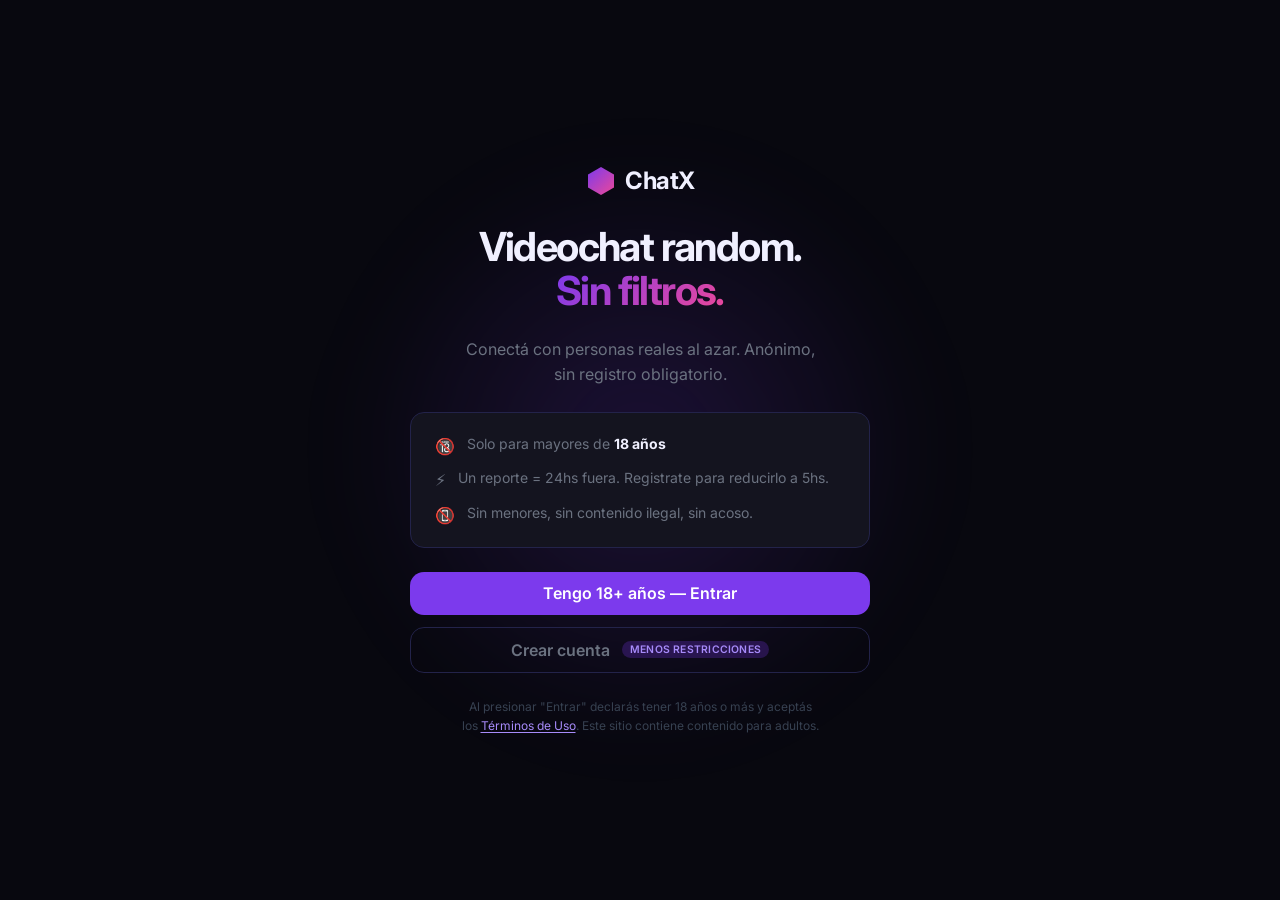
==== index.html @ 0e23acd5 "feat: fase 1 MVP" ====
<!DOCTYPE html>
<html lang="es">
<head>
  <meta charset="UTF-8">
  <meta name="viewport" content="width=device-width, initial-scale=1.0">
  <title>ChatX — Videochat para adultos</title>
  <link rel="preconnect" href="https://fonts.googleapis.com">
  <link href="https://fonts.googleapis.com/css2?family=Inter:ital,wght@0,300;0,400;0,500;0,600;0,700;1,400&display=swap" rel="stylesheet">
  <link rel="stylesheet" href="css/styles.css">
</head>
<body class="landing-body">

  <div class="landing-bg">
    <div class="landing-glow"></div>
  </div>

  <div class="age-gate">
    <div class="age-gate__content">

      <div class="logo">
        <svg width="32" height="32" viewBox="0 0 32 32" fill="none">
          <path d="M16 2L29 9.5V22.5L16 30L3 22.5V9.5L16 2Z" fill="url(#grad)" stroke="none"/>
          <defs>
            <linearGradient id="grad" x1="3" y1="2" x2="29" y2="30" gradientUnits="userSpaceOnUse">
              <stop stop-color="#7C3AED"/>
              <stop offset="1" stop-color="#EC4899"/>
            </linearGradient>
          </defs>
        </svg>
        <span class="logo__text">ChatX</span>
      </div>

      <h1 class="landing-heading">Videochat random.<br><em>Sin filtros.</em></h1>
      <p class="landing-sub">Conectá con personas reales al azar. Anónimo, sin registro obligatorio.</p>

      <div class="rules-list">
        <div class="rule-item">
          <span class="rule-icon">🔞</span>
          <span>Solo para mayores de <strong>18 años</strong></span>
        </div>
        <div class="rule-item">
          <span class="rule-icon">⚡</span>
          <span>Un reporte = 24hs fuera. Registrate para reducirlo a 5hs.</span>
        </div>
        <div class="rule-item">
          <span class="rule-icon">📵</span>
          <span>Sin menores, sin contenido ilegal, sin acoso.</span>
        </div>
      </div>

      <div class="cta-group">
        <a href="app.html" class="btn btn--primary btn--lg" id="btn-entrar">
          Tengo 18+ años — Entrar
        </a>
        <a href="registro.html" class="btn btn--ghost btn--lg">
          Crear cuenta <span class="badge">Menos restricciones</span>
        </a>
      </div>

      <p class="disclaimer">
        Al presionar "Entrar" declarás tener 18 años o más y aceptás los
        <a href="tos.html" class="link">Términos de Uso</a>.
        Este sitio contiene contenido para adultos.
      </p>

    </div>
  </div>

</body>
</html>
---- css/styles.css ----
/* ========================================
   ChatX — Global Styles
   Dark premium adult videochat theme
   ======================================== */

/* === RESET & TOKENS === */
*, *::before, *::after { box-sizing: border-box; margin: 0; padding: 0; }

:root {
  --bg:           #08080F;
  --surface:      #0F0F1A;
  --card:         #14141F;
  --border:       #23234A;
  --primary:      #7C3AED;
  --primary-h:    #6D28D9;
  --accent:       #EC4899;
  --text:         #F0F0FF;
  --text-muted:   #6B7280;
  --text-faint:   #374151;
  --danger:       #EF4444;
  --danger-h:     #DC2626;
  --success:      #10B981;
  --font:         'Inter', system-ui, -apple-system, sans-serif;
  --radius:       14px;
  --radius-sm:    8px;
  --shadow:       0 8px 32px rgba(0,0,0,.6);
}

html { height: 100%; }

body {
  font-family: var(--font);
  background: var(--bg);
  color: var(--text);
  min-height: 100%;
  -webkit-font-smoothing: antialiased;
}

a { color: inherit; text-decoration: none; }


/* ========================================
   SHARED COMPONENTS
   ======================================== */

/* Logo */
.logo {
  display: flex;
  align-items: center;
  gap: .5rem;
  font-weight: 700;
  font-size: 1.25rem;
  letter-spacing: -.02em;
  text-decoration: none;
  color: var(--text);
}
.logo--sm { font-size: 1rem; }
.logo__text { color: var(--text); }


/* Buttons */
.btn {
  display: inline-flex;
  align-items: center;
  justify-content: center;
  gap: .5rem;
  font-family: var(--font);
  font-weight: 600;
  font-size: .9rem;
  border: none;
  border-radius: var(--radius-sm);
  cursor: pointer;
  transition: background .15s, transform .1s, opacity .15s;
  text-decoration: none;
  white-space: nowrap;
  padding: .65rem 1.25rem;
  line-height: 1;
}
.btn:active { transform: scale(.97); }
.btn:disabled { opacity: .45; cursor: not-allowed; pointer-events: none; }

.btn--primary {
  background: var(--primary);
  color: #fff;
}
.btn--primary:hover { background: var(--primary-h); }

.btn--danger {
  background: transparent;
  color: var(--danger);
  border: 1.5px solid var(--danger);
}
.btn--danger:hover { background: rgba(239,68,68,.1); }

.btn--ghost {
  background: transparent;
  color: var(--text-muted);
  border: 1.5px solid var(--border);
}
.btn--ghost:hover { border-color: var(--text-muted); color: var(--text); }

.btn--lg { padding: .85rem 2rem; font-size: 1rem; border-radius: var(--radius); }
.btn--sm { padding: .45rem .85rem; font-size: .8rem; }

/* Icon button */
.icon-btn {
  background: transparent;
  border: 1.5px solid var(--border);
  color: var(--text-muted);
  border-radius: var(--radius-sm);
  width: 36px;
  height: 36px;
  display: flex;
  align-items: center;
  justify-content: center;
  cursor: pointer;
  transition: border-color .15s, color .15s, background .15s;
}
.icon-btn:hover { border-color: var(--text-muted); color: var(--text); }
.icon-btn.muted { background: var(--danger); border-color: var(--danger); color: #fff; }

/* Badge */
.badge {
  display: inline-block;
  background: rgba(124,58,237,.25);
  color: #A78BFA;
  font-size: .65rem;
  font-weight: 600;
  padding: .2rem .5rem;
  border-radius: 999px;
  letter-spacing: .02em;
  margin-left: .25rem;
  text-transform: uppercase;
}

/* Link */
.link {
  color: #A78BFA;
  text-decoration: underline;
  text-underline-offset: 2px;
}
.link:hover { color: var(--text); }

/* Spinner */
.spinner {
  width: 36px;
  height: 36px;
  border: 3px solid var(--border);
  border-top-color: var(--primary);
  border-radius: 50%;
  animation: spin .8s linear infinite;
  flex-shrink: 0;
}
@keyframes spin { to { transform: rotate(360deg); } }

/* Status badge */
.status-badge {
  display: flex;
  align-items: center;
  gap: .45rem;
  font-size: .8rem;
  font-weight: 500;
  color: var(--text-muted);
  background: var(--card);
  border: 1px solid var(--border);
  border-radius: 999px;
  padding: .3rem .75rem;
}
.status-dot {
  width: 8px;
  height: 8px;
  border-radius: 50%;
  flex-shrink: 0;
  background: var(--text-faint);
}
.status-dot--waiting {
  background: #FBBF24;
  animation: pulse-yellow 1.5s infinite;
}
.status-dot--connected {
  background: var(--success);
  animation: pulse-green 2s infinite;
}
@keyframes pulse-yellow {
  0%, 100% { box-shadow: 0 0 0 0 rgba(251,191,36,.4); }
  50% { box-shadow: 0 0 0 6px rgba(251,191,36,0); }
}
@keyframes pulse-green {
  0%, 100% { box-shadow: 0 0 0 0 rgba(16,185,129,.4); }
  50% { box-shadow: 0 0 0 6px rgba(16,185,129,0); }
}


/* ========================================
   LANDING PAGE
   ======================================== */

.landing-body {
  display: flex;
  align-items: center;
  justify-content: center;
  min-height: 100vh;
  overflow: hidden;
  position: relative;
}

.landing-bg {
  position: fixed;
  inset: 0;
  pointer-events: none;
  z-index: 0;
}
.landing-glow {
  position: absolute;
  width: 600px;
  height: 600px;
  background: radial-gradient(circle, rgba(124,58,237,.18) 0%, transparent 70%);
  top: 50%;
  left: 50%;
  transform: translate(-50%, -50%);
  filter: blur(40px);
}

.age-gate {
  position: relative;
  z-index: 1;
  width: 100%;
  display: flex;
  align-items: center;
  justify-content: center;
  padding: 2rem 1rem;
}

.age-gate__content {
  max-width: 460px;
  width: 100%;
  display: flex;
  flex-direction: column;
  align-items: center;
  gap: 1.5rem;
  text-align: center;
}

.age-gate__content .logo {
  font-size: 1.5rem;
  margin-bottom: .25rem;
}

.landing-heading {
  font-size: 2.5rem;
  font-weight: 700;
  letter-spacing: -.04em;
  line-height: 1.1;
  color: var(--text);
}
.landing-heading em {
  font-style: normal;
  background: linear-gradient(135deg, #7C3AED, #EC4899);
  -webkit-background-clip: text;
  -webkit-text-fill-color: transparent;
  background-clip: text;
}

.landing-sub {
  font-size: 1rem;
  color: var(--text-muted);
  line-height: 1.6;
  max-width: 360px;
}

/* Rules */
.rules-list {
  display: flex;
  flex-direction: column;
  gap: .6rem;
  text-align: left;
  background: var(--card);
  border: 1px solid var(--border);
  border-radius: var(--radius);
  padding: 1.25rem 1.5rem;
  width: 100%;
}
.rule-item {
  display: flex;
  align-items: flex-start;
  gap: .75rem;
  font-size: .875rem;
  color: var(--text-muted);
  line-height: 1.5;
}
.rule-item strong { color: var(--text); }
.rule-icon { flex-shrink: 0; font-size: 1rem; margin-top: .05rem; }

/* CTA group */
.cta-group {
  display: flex;
  flex-direction: column;
  align-items: center;
  gap: .75rem;
  width: 100%;
}
.cta-group .btn { width: 100%; justify-content: center; }

.disclaimer {
  font-size: .75rem;
  color: var(--text-faint);
  line-height: 1.6;
  max-width: 360px;
}


/* ========================================
   APP PAGE
   ======================================== */

.app-body {
  overflow: hidden;
  height: 100vh;
}

.app-layout {
  display: flex;
  flex-direction: column;
  height: 100vh;
}

/* App header */
.app-header {
  display: flex;
  align-items: center;
  justify-content: space-between;
  padding: .75rem 1.25rem;
  background: rgba(8,8,15,.85);
  backdrop-filter: blur(12px);
  border-bottom: 1px solid var(--border);
  z-index: 10;
  flex-shrink: 0;
}
.header-actions {
  display: flex;
  align-items: center;
  gap: .5rem;
}

/* Video area */
.video-area {
  flex: 1;
  position: relative;
  background: #000;
  overflow: hidden;
}

/* Remote video — fills everything */
.video-box--remote {
  position: absolute;
  inset: 0;
  background: #0a0a12;
}
.video-box--remote video {
  width: 100%;
  height: 100%;
  object-fit: cover;
}

/* Local video — PiP bottom right */
.video-box--local {
  position: absolute;
  bottom: 1rem;
  right: 1rem;
  width: 160px;
  height: 120px;
  border-radius: var(--radius-sm);
  overflow: hidden;
  border: 2px solid rgba(255,255,255,.12);
  box-shadow: 0 4px 20px rgba(0,0,0,.6);
  background: #111;
  z-index: 5;
}
.video-box--local video {
  width: 100%;
  height: 100%;
  object-fit: cover;
}

/* Placeholder inside video boxes */
.video-placeholder {
  position: absolute;
  inset: 0;
  display: flex;
  flex-direction: column;
  align-items: center;
  justify-content: center;
  gap: 1rem;
  background: var(--bg);
  color: var(--text-muted);
  font-size: .875rem;
  font-weight: 500;
  z-index: 2;
  transition: opacity .3s;
}
.video-placeholder--sm {
  font-size: .7rem;
  gap: .4rem;
}
.video-placeholder.hidden { opacity: 0; pointer-events: none; }

/* App controls */
.app-controls {
  display: flex;
  align-items: center;
  justify-content: center;
  gap: 1rem;
  padding: 1rem 1.5rem;
  background: rgba(8,8,15,.9);
  backdrop-filter: blur(12px);
  border-top: 1px solid var(--border);
  flex-shrink: 0;
}

/* ========================================
   BAN OVERLAY
   ======================================== */

.ban-overlay {
  display: none;
  position: fixed;
  inset: 0;
  z-index: 999;
  background: rgba(8,8,15,.97);
  backdrop-filter: blur(16px);
  align-items: center;
  justify-content: center;
}
.ban-overlay.active { display: flex; }

.ban-card {
  max-width: 400px;
  width: 90%;
  background: var(--card);
  border: 1px solid var(--border);
  border-radius: var(--radius);
  padding: 2.5rem;
  text-align: center;
  display: flex;
  flex-direction: column;
  align-items: center;
  gap: .75rem;
}
.ban-icon { font-size: 3rem; }
.ban-title {
  font-size: 1.4rem;
  font-weight: 700;
  color: var(--danger);
  letter-spacing: -.02em;
}
.ban-message { color: var(--text-muted); font-size: .9rem; line-height: 1.6; }
.ban-timer {
  font-size: 1.5rem;
  font-weight: 700;
  font-variant-numeric: tabular-nums;
  color: var(--text);
  letter-spacing: -.03em;
  min-height: 2rem;
}
.ban-sub { font-size: .8rem; color: var(--text-faint); }


/* ========================================
   RESPONSIVE
   ======================================== */

@media (max-width: 480px) {
  .landing-heading { font-size: 1.85rem; }
  .video-box--local { width: 110px; height: 85px; }
  .app-controls { padding: .75rem 1rem; gap: .75rem; }
}

/* ========================================
   ACCESSIBILITY
   ======================================== */
@media (prefers-reduced-motion: reduce) {
  .spinner { animation: none; border-top-color: var(--primary); }
  .status-dot--waiting, .status-dot--connected { animation: none; }
}
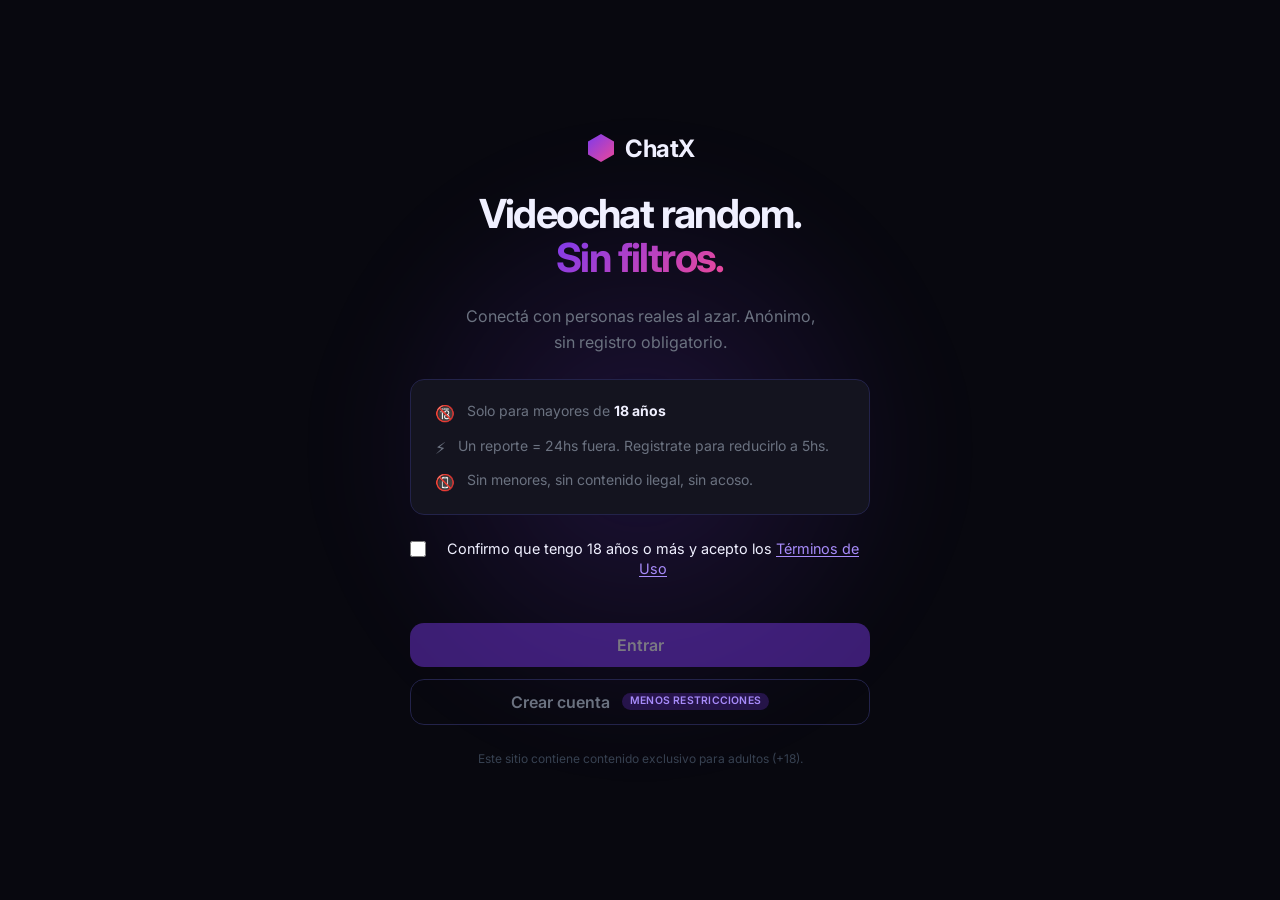
==== commit fdaafa8c: "feat: age gate — localStorage check, checkbox confirm, guard on app.html" ====
--- a/index.html
+++ b/index.html
@@ -8,6 +8,9 @@
   <link href="https://fonts.googleapis.com/css2?family=Inter:ital,wght@0,300;0,400;0,500;0,600;0,700;1,400&display=swap" rel="stylesheet">
   <link rel="stylesheet" href="css/styles.css">
 </head>
+<script>
+  if (localStorage.getItem('age_verified') === 'true') window.location.href = 'app.html';
+</script>
 <body class="landing-body">
 
   <div class="landing-bg">
@@ -48,20 +51,35 @@
         </div>
       </div>
 
+      <div class="age-confirm">
+        <label class="age-confirm__label">
+          <input type="checkbox" id="age-checkbox" class="age-confirm__checkbox">
+          <span>Confirmo que tengo 18 años o más y acepto los <a href="tos.html" class="link">Términos de Uso</a></span>
+        </label>
+      </div>
+
       <div class="cta-group">
-        <a href="app.html" class="btn btn--primary btn--lg" id="btn-entrar">
-          Tengo 18+ años — Entrar
-        </a>
+        <button class="btn btn--primary btn--lg" id="btn-entrar" disabled>
+          Entrar
+        </button>
         <a href="registro.html" class="btn btn--ghost btn--lg">
           Crear cuenta <span class="badge">Menos restricciones</span>
         </a>
       </div>
 
       <p class="disclaimer">
-        Al presionar "Entrar" declarás tener 18 años o más y aceptás los
-        <a href="tos.html" class="link">Términos de Uso</a>.
-        Este sitio contiene contenido para adultos.
+        Este sitio contiene contenido exclusivo para adultos (+18).
       </p>
+
+      <script>
+        const cb = document.getElementById('age-checkbox');
+        const btn = document.getElementById('btn-entrar');
+        cb.addEventListener('change', () => { btn.disabled = !cb.checked; });
+        btn.addEventListener('click', () => {
+          localStorage.setItem('age_verified', 'true');
+          window.location.href = 'app.html';
+        });
+      </script>
 
     </div>
   </div>
--- a/css/styles.css
+++ b/css/styles.css
@@ -181,6 +181,13 @@
   background: var(--success);
   animation: pulse-green 2s infinite;
 }
+.status-dot--searching {
+  background: #7C3AED;
+  animation: pulse-purple 1.2s infinite;
+}
+.status-dot--disconnected {
+  background: #EF4444;
+}
 @keyframes pulse-yellow {
   0%, 100% { box-shadow: 0 0 0 0 rgba(251,191,36,.4); }
   50% { box-shadow: 0 0 0 6px rgba(251,191,36,0); }
@@ -188,6 +195,10 @@
 @keyframes pulse-green {
   0%, 100% { box-shadow: 0 0 0 0 rgba(16,185,129,.4); }
   50% { box-shadow: 0 0 0 6px rgba(16,185,129,0); }
+}
+@keyframes pulse-purple {
+  0%, 100% { box-shadow: 0 0 0 0 rgba(124,58,237,.4); }
+  50% { box-shadow: 0 0 0 6px rgba(124,58,237,0); }
 }
 
 
@@ -300,6 +311,26 @@
   width: 100%;
 }
 .cta-group .btn { width: 100%; justify-content: center; }
+
+.age-confirm {
+  margin-bottom: 1.25rem;
+}
+.age-confirm__label {
+  display: flex;
+  align-items: flex-start;
+  gap: .625rem;
+  cursor: pointer;
+  font-size: .9rem;
+  color: var(--text-secondary);
+  line-height: 1.4;
+}
+.age-confirm__checkbox {
+  margin-top: .15rem;
+  accent-color: var(--primary);
+  width: 1rem;
+  height: 1rem;
+  flex-shrink: 0;
+}
 
 .disclaimer {
   font-size: .75rem;
@@ -404,6 +435,30 @@
 }
 .video-placeholder.hidden { opacity: 0; pointer-events: none; }
 
+/* Disconnect overlay */
+.disconnect-overlay {
+  position: absolute;
+  inset: 0;
+  display: flex;
+  flex-direction: column;
+  align-items: center;
+  justify-content: center;
+  gap: .75rem;
+  background: rgba(0,0,0,.75);
+  z-index: 10;
+  transition: opacity .3s;
+}
+.disconnect-overlay.hidden { opacity: 0; pointer-events: none; }
+.disconnect-msg {
+  font-size: 1.25rem;
+  font-weight: 600;
+  color: #fff;
+}
+.disconnect-countdown {
+  font-size: .9rem;
+  color: rgba(255,255,255,.7);
+}
+
 /* App controls */
 .app-controls {
   display: flex;
@@ -471,14 +526,167 @@
 
 @media (max-width: 480px) {
   .landing-heading { font-size: 1.85rem; }
-  .video-box--local { width: 110px; height: 85px; }
-  .app-controls { padding: .75rem 1rem; gap: .75rem; }
-}
+}
+
+@media (max-width: 767px) {
+  /* Full-bleed fixed layout on mobile */
+  .app-body { overflow: hidden; height: 100dvh; }
+
+  .app-layout { display: block; height: 100dvh; }
+
+  /* Header: fixed top, compact */
+  .app-header {
+    position: fixed;
+    top: 0; left: 0; right: 0;
+    z-index: 30;
+    padding: .5rem 1rem;
+  }
+  /* Hide mic/cam buttons on mobile header — controls are in footer */
+  .header-actions { display: none; }
+
+  /* Remote video: full viewport */
+  .video-area {
+    position: fixed;
+    inset: 0;
+    z-index: 1;
+  }
+  .video-box--remote {
+    position: absolute;
+    inset: 0;
+  }
+  .video-box--remote video {
+    width: 100vw;
+    height: 100dvh;
+    object-fit: cover;
+  }
+
+  /* Local PiP */
+  .video-box--local {
+    position: fixed;
+    bottom: 80px;
+    right: 16px;
+    width: 120px;
+    height: 160px;
+    z-index: 10;
+    border-radius: 8px;
+    overflow: hidden;
+  }
+
+  /* Controls: fixed bottom bar */
+  .app-controls {
+    position: fixed;
+    bottom: 0; left: 0; right: 0;
+    padding: 16px;
+    display: flex;
+    justify-content: center;
+    gap: 12px;
+    z-index: 20;
+    border-top: 1px solid var(--border);
+  }
+}
+
+/* ========================================
+   REPORT MODAL
+   ======================================== */
+.modal-backdrop {
+  position: fixed;
+  inset: 0;
+  background: rgba(0,0,0,.7);
+  display: flex;
+  align-items: center;
+  justify-content: center;
+  z-index: 100;
+  backdrop-filter: blur(4px);
+}
+.modal-backdrop.hidden { display: none; }
+
+.modal-card {
+  background: var(--card);
+  border: 1px solid var(--border);
+  border-radius: var(--radius);
+  padding: 1.75rem;
+  width: min(420px, calc(100vw - 2rem));
+  display: flex;
+  flex-direction: column;
+  gap: 1.25rem;
+  box-shadow: var(--shadow);
+}
+
+.modal-title {
+  font-size: 1.1rem;
+  font-weight: 600;
+  color: var(--text);
+}
+
+.modal-reasons {
+  display: flex;
+  flex-direction: column;
+  gap: .6rem;
+}
+
+.modal-radio {
+  display: flex;
+  align-items: center;
+  gap: .75rem;
+  padding: .65rem .9rem;
+  border: 1px solid var(--border);
+  border-radius: var(--radius-sm);
+  cursor: pointer;
+  transition: border-color .15s, background .15s;
+  font-size: .9rem;
+  color: var(--text);
+}
+.modal-radio:hover { border-color: var(--primary); background: rgba(124,58,237,.08); }
+.modal-radio input[type="radio"] { accent-color: var(--primary); width: 16px; height: 16px; flex-shrink: 0; }
+.modal-radio:has(input:checked) { border-color: var(--primary); background: rgba(124,58,237,.15); }
+
+.modal-textarea {
+  background: var(--surface);
+  border: 1px solid var(--border);
+  border-radius: var(--radius-sm);
+  color: var(--text);
+  font-family: var(--font);
+  font-size: .875rem;
+  padding: .75rem 1rem;
+  resize: vertical;
+  outline: none;
+  transition: border-color .15s;
+}
+.modal-textarea::placeholder { color: var(--text-muted); }
+.modal-textarea:focus { border-color: var(--primary); }
+
+.modal-actions {
+  display: flex;
+  justify-content: flex-end;
+  gap: .75rem;
+}
+
+/* ========================================
+   TOAST
+   ======================================== */
+.toast {
+  position: fixed;
+  bottom: 90px;
+  left: 50%;
+  transform: translateX(-50%);
+  background: var(--surface);
+  border: 1px solid var(--border);
+  color: var(--text);
+  font-size: .875rem;
+  padding: .6rem 1.25rem;
+  border-radius: 999px;
+  z-index: 200;
+  white-space: nowrap;
+  box-shadow: var(--shadow);
+  opacity: 1;
+  transition: opacity .3s;
+}
+.toast.hidden { display: none; }
 
 /* ========================================
    ACCESSIBILITY
    ======================================== */
 @media (prefers-reduced-motion: reduce) {
   .spinner { animation: none; border-top-color: var(--primary); }
-  .status-dot--waiting, .status-dot--connected { animation: none; }
-}
+  .status-dot--waiting, .status-dot--connected, .status-dot--searching { animation: none; }
+}
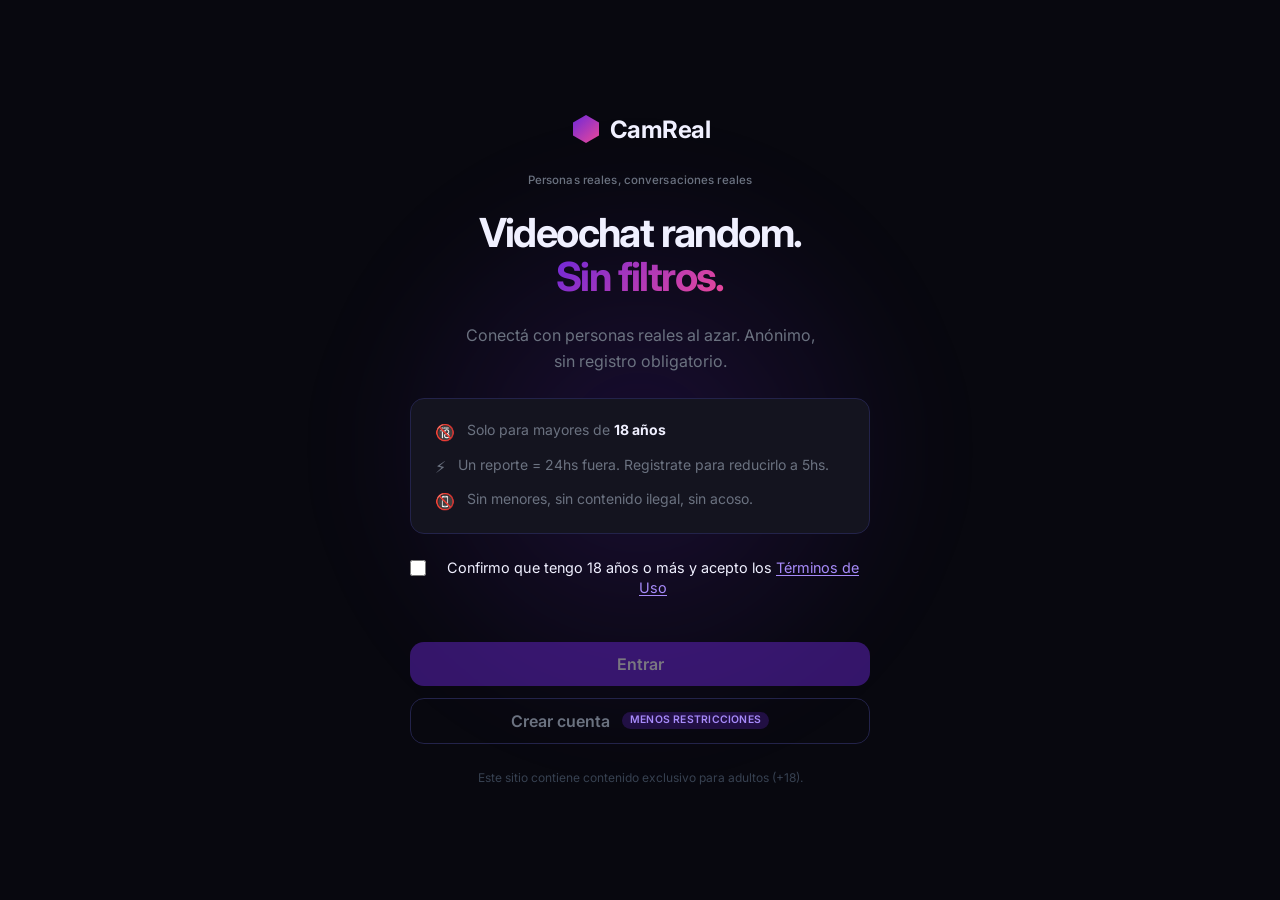
==== commit fd46c0a8: "feat: update branding to CamReal, enhance HTML metadata, and improve matchmaking signaling with Ably" ====
--- a/index.html
+++ b/index.html
@@ -3,7 +3,10 @@
 <head>
   <meta charset="UTF-8">
   <meta name="viewport" content="width=device-width, initial-scale=1.0">
-  <title>ChatX — Videochat para adultos</title>
+  <meta name="description" content="CamReal — Video chat aleatorio con personas reales. Conectá al instante, gratis.">
+  <link rel="icon" href="data:image/svg+xml,<svg xmlns='http://www.w3.org/2000/svg' viewBox='0 0 100 100'><text y='.9em' font-size='90'>🎥</text></svg>">
+  <link rel="manifest" href="manifest.json">
+  <title>CamReal — Video chat real</title>
   <link rel="preconnect" href="https://fonts.googleapis.com">
   <link href="https://fonts.googleapis.com/css2?family=Inter:ital,wght@0,300;0,400;0,500;0,600;0,700;1,400&display=swap" rel="stylesheet">
   <link rel="stylesheet" href="css/styles.css">
@@ -25,13 +28,14 @@
           <path d="M16 2L29 9.5V22.5L16 30L3 22.5V9.5L16 2Z" fill="url(#grad)" stroke="none"/>
           <defs>
             <linearGradient id="grad" x1="3" y1="2" x2="29" y2="30" gradientUnits="userSpaceOnUse">
-              <stop stop-color="#7C3AED"/>
+              <stop stop-color="#6D28D9"/>
               <stop offset="1" stop-color="#EC4899"/>
             </linearGradient>
           </defs>
         </svg>
-        <span class="logo__text">ChatX</span>
+        <span class="logo__text">CamReal</span>
       </div>
+      <p class="logo__tagline">Personas reales, conversaciones reales</p>
 
       <h1 class="landing-heading">Videochat random.<br><em>Sin filtros.</em></h1>
       <p class="landing-sub">Conectá con personas reales al azar. Anónimo, sin registro obligatorio.</p>
--- a/css/styles.css
+++ b/css/styles.css
@@ -1,5 +1,5 @@
 /* ========================================
-   ChatX — Global Styles
+   CamReal — Global Styles
    Dark premium adult videochat theme
    ======================================== */
 
@@ -11,8 +11,8 @@
   --surface:      #0F0F1A;
   --card:         #14141F;
   --border:       #23234A;
-  --primary:      #7C3AED;
-  --primary-h:    #6D28D9;
+  --primary:      #6D28D9;
+  --primary-h:    #5B21B6;
   --accent:       #EC4899;
   --text:         #F0F0FF;
   --text-muted:   #6B7280;
@@ -56,6 +56,22 @@
 }
 .logo--sm { font-size: 1rem; }
 .logo__text { color: var(--text); }
+.logo__wordmark {
+  display: flex;
+  flex-direction: column;
+  align-items: flex-start;
+  gap: .1rem;
+  line-height: 1.2;
+}
+.logo__tagline {
+  display: block;
+  font-size: .72rem;
+  font-weight: 500;
+  letter-spacing: .01em;
+  color: var(--text-muted);
+  white-space: nowrap;
+}
+.age-gate__content .logo__tagline { white-space: normal; }
 
 
 /* Buttons */
@@ -122,7 +138,7 @@
 /* Badge */
 .badge {
   display: inline-block;
-  background: rgba(124,58,237,.25);
+  background: rgba(109,40,217,.25);
   color: #A78BFA;
   font-size: .65rem;
   font-weight: 600;
@@ -182,7 +198,7 @@
   animation: pulse-green 2s infinite;
 }
 .status-dot--searching {
-  background: #7C3AED;
+  background: #6D28D9;
   animation: pulse-purple 1.2s infinite;
 }
 .status-dot--disconnected {
@@ -197,8 +213,8 @@
   50% { box-shadow: 0 0 0 6px rgba(16,185,129,0); }
 }
 @keyframes pulse-purple {
-  0%, 100% { box-shadow: 0 0 0 0 rgba(124,58,237,.4); }
-  50% { box-shadow: 0 0 0 6px rgba(124,58,237,0); }
+  0%, 100% { box-shadow: 0 0 0 0 rgba(109,40,217,.4); }
+  50% { box-shadow: 0 0 0 6px rgba(109,40,217,0); }
 }
 
 
@@ -225,7 +241,7 @@
   position: absolute;
   width: 600px;
   height: 600px;
-  background: radial-gradient(circle, rgba(124,58,237,.18) 0%, transparent 70%);
+  background: radial-gradient(circle, rgba(109,40,217,.18) 0%, transparent 70%);
   top: 50%;
   left: 50%;
   transform: translate(-50%, -50%);
@@ -266,7 +282,7 @@
 }
 .landing-heading em {
   font-style: normal;
-  background: linear-gradient(135deg, #7C3AED, #EC4899);
+  background: linear-gradient(135deg, #6D28D9, #EC4899);
   -webkit-background-clip: text;
   -webkit-text-fill-color: transparent;
   background-clip: text;
@@ -471,6 +487,26 @@
   border-top: 1px solid var(--border);
   flex-shrink: 0;
 }
+
+/* Upgrade banner */
+.upgrade-banner {
+  display: flex;
+  align-items: center;
+  justify-content: center;
+  gap: .75rem;
+  padding: .6rem 1.5rem;
+  background: linear-gradient(90deg, rgba(109,40,217,.15), rgba(236,72,153,.15));
+  border-top: 1px solid rgba(109,40,217,.3);
+  font-size: .85rem;
+  color: var(--text-muted);
+  flex-shrink: 0;
+}
+.upgrade-banner__cta {
+  color: var(--accent);
+  font-weight: 600;
+  white-space: nowrap;
+}
+.upgrade-banner__cta:hover { text-decoration: underline; }
 
 /* ========================================
    BAN OVERLAY
@@ -636,9 +672,9 @@
   font-size: .9rem;
   color: var(--text);
 }
-.modal-radio:hover { border-color: var(--primary); background: rgba(124,58,237,.08); }
+.modal-radio:hover { border-color: var(--primary); background: rgba(109,40,217,.08); }
 .modal-radio input[type="radio"] { accent-color: var(--primary); width: 16px; height: 16px; flex-shrink: 0; }
-.modal-radio:has(input:checked) { border-color: var(--primary); background: rgba(124,58,237,.15); }
+.modal-radio:has(input:checked) { border-color: var(--primary); background: rgba(109,40,217,.15); }
 
 .modal-textarea {
   background: var(--surface);
@@ -684,6 +720,103 @@
 .toast.hidden { display: none; }
 
 /* ========================================
+   AUTH
+   ======================================== */
+.auth-wrap { display: flex; align-items: center; position: relative; }
+
+.auth-tabs {
+  display: flex;
+  gap: .25rem;
+  background: var(--surface);
+  border-radius: var(--radius-sm);
+  padding: .25rem;
+}
+.auth-tab {
+  flex: 1;
+  padding: .45rem .9rem;
+  border: none;
+  background: transparent;
+  color: var(--text-muted);
+  border-radius: calc(var(--radius-sm) - 2px);
+  font-size: .875rem;
+  font-family: var(--font);
+  cursor: pointer;
+  transition: background .15s, color .15s;
+}
+.auth-tab.active {
+  background: var(--card);
+  color: var(--text);
+  box-shadow: 0 1px 3px rgba(0,0,0,.2);
+}
+
+.auth-fields { display: flex; flex-direction: column; gap: .75rem; }
+
+.modal-input {
+  background: var(--surface);
+  border: 1px solid var(--border);
+  border-radius: var(--radius-sm);
+  color: var(--text);
+  font-family: var(--font);
+  font-size: .875rem;
+  padding: .75rem 1rem;
+  outline: none;
+  transition: border-color .15s;
+  width: 100%;
+  box-sizing: border-box;
+}
+.modal-input::placeholder { color: var(--text-muted); }
+.modal-input:focus { border-color: var(--primary); }
+
+.auth-error {
+  color: var(--danger);
+  font-size: .825rem;
+  margin: 0;
+}
+.auth-error.hidden { display: none; }
+
+/* User avatar circle */
+.user-avatar {
+  width: 34px;
+  height: 34px;
+  border-radius: 50%;
+  background: linear-gradient(135deg, #6D28D9, #EC4899);
+  display: flex;
+  align-items: center;
+  justify-content: center;
+  font-size: .75rem;
+  font-weight: 700;
+  color: #fff;
+  cursor: pointer;
+  position: relative;
+  user-select: none;
+}
+.user-avatar.hidden { display: none; }
+
+.avatar-dropdown {
+  position: absolute;
+  top: calc(100% + 8px);
+  right: 0;
+  background: var(--card);
+  border: 1px solid var(--border);
+  border-radius: var(--radius-sm);
+  padding: .75rem 1rem;
+  min-width: 180px;
+  box-shadow: var(--shadow);
+  display: flex;
+  flex-direction: column;
+  gap: .6rem;
+  z-index: 300;
+}
+.avatar-dropdown.hidden { display: none; }
+
+.avatar-email {
+  font-size: .8rem;
+  color: var(--text-muted);
+  margin: 0;
+  word-break: break-all;
+}
+
+/* ========================================
    ACCESSIBILITY
    ======================================== */
 @media (prefers-reduced-motion: reduce) {
